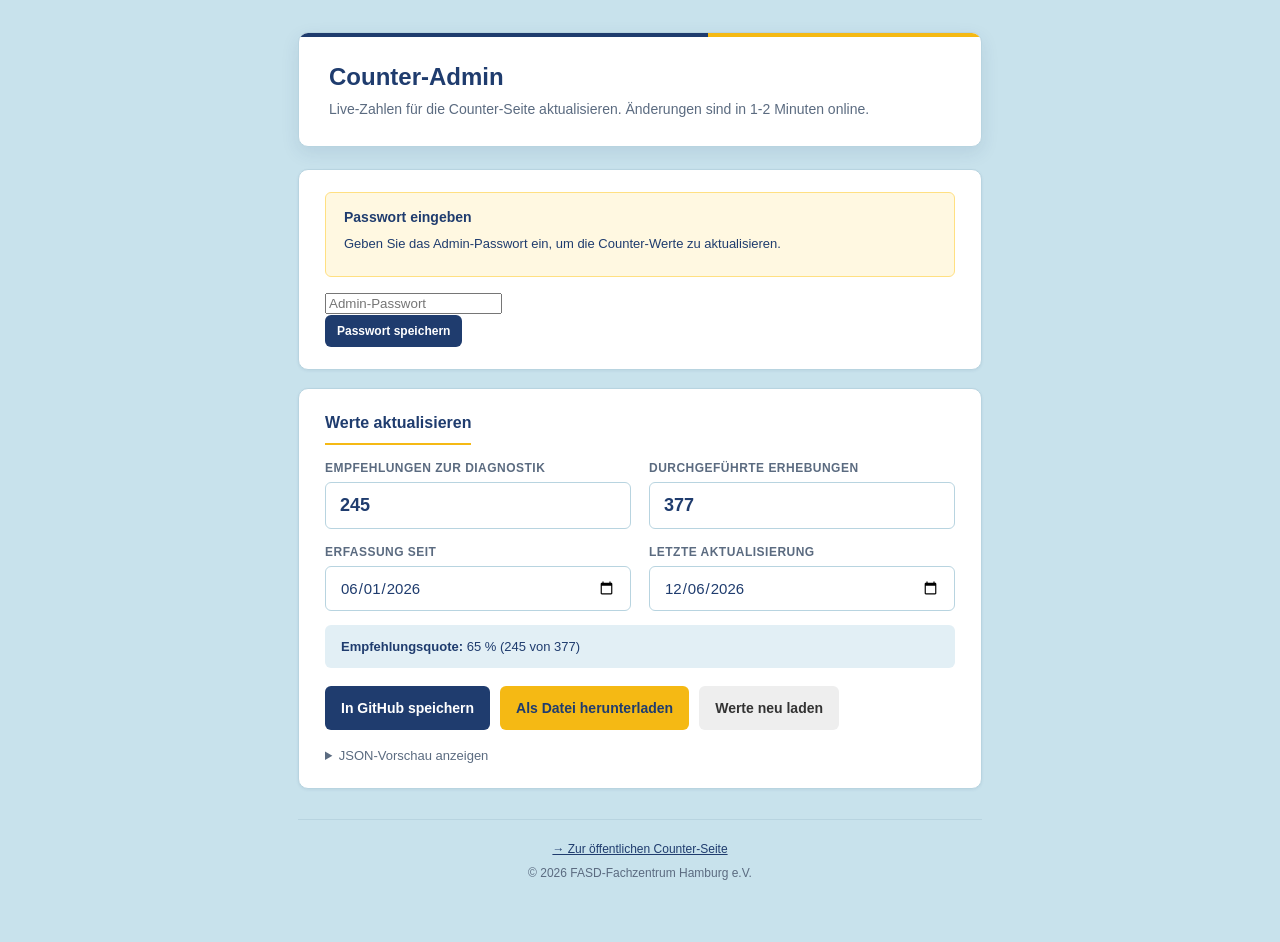
==== docs/admin.html @ 7e4b4636 "recent changes" ====
<!DOCTYPE html>
<html lang="de">
<head>
  <meta charset="UTF-8" />
  <meta name="viewport" content="width=device-width, initial-scale=1.0" />
  <meta name="robots" content="noindex,nofollow" />
  <title>FASQ.online &ndash; Counter Admin</title>
  <link rel="stylesheet" href="styles.css" />
  <style>
    .admin-page { max-width: 720px; margin: 0 auto; padding: 32px 18px 60px; }

    .admin-hero {
      background: var(--color-card-bg);
      border-radius: var(--radius);
      padding: 26px 30px;
      box-shadow: var(--shadow-md);
      border: 1px solid var(--color-border);
      position: relative;
      overflow: hidden;
      margin-bottom: 22px;
    }
    .admin-hero::before {
      content: "";
      position: absolute; top: 0; left: 0; right: 0; height: 4px;
      background: linear-gradient(90deg, var(--color-primary) 0%, var(--color-primary) 60%, var(--color-accent) 60%, var(--color-accent) 100%);
    }
    .admin-hero h1 { margin: 0 0 4px; font-size: 24px; color: var(--color-primary); font-weight: 700; }
    .admin-hero p { margin: 0; font-size: 14px; color: var(--color-muted); }

    .admin-card {
      background: var(--color-card-bg);
      border-radius: var(--radius);
      box-shadow: var(--shadow-sm);
      border: 1px solid var(--color-border);
      padding: 22px 26px;
      margin-bottom: 18px;
    }

    .admin-card h2 {
      margin: 0 0 14px;
      font-size: 16px;
      color: var(--color-primary);
      padding-bottom: 8px;
      border-bottom: 2px solid var(--color-accent);
      display: inline-block;
    }

    .admin-form {
      display: grid;
      grid-template-columns: 1fr 1fr;
      gap: 14px 18px;
    }
    @media (max-width: 540px) { .admin-form { grid-template-columns: 1fr; } }

    .admin-form label {
      display: flex;
      flex-direction: column;
      gap: 5px;
    }

    .admin-form .field-label {
      font-size: 12px;
      font-weight: 700;
      color: var(--color-muted);
      text-transform: uppercase;
      letter-spacing: 0.04em;
    }

    .admin-form input {
      padding: 12px 14px;
      border: 1px solid var(--color-border);
      border-radius: var(--radius-sm);
      font-family: inherit;
      font-size: 18px;
      font-weight: 600;
      background: white;
      color: var(--color-text);
      font-variant-numeric: tabular-nums;
    }
    .admin-form input[type="date"] { font-size: 15px; font-weight: 500; }
    .admin-form input:focus {
      outline: none;
      border-color: var(--color-primary);
      box-shadow: 0 0 0 3px rgba(31, 60, 110, 0.15);
    }

    .quote-info {
      grid-column: 1 / -1;
      background: var(--color-sky-light);
      border-radius: var(--radius-sm);
      padding: 12px 16px;
      font-size: 13px;
      color: var(--color-text);
    }
    .quote-info strong { color: var(--color-primary); }

    .admin-actions {
      display: flex;
      gap: 10px;
      flex-wrap: wrap;
      margin-top: 18px;
    }

    .status {
      margin-top: 14px;
      padding: 12px 16px;
      border-radius: var(--radius-sm);
      font-size: 14px;
      display: none;
    }
    .status.success { background: #e6f4ea; color: #1e6b32; border: 1px solid #b6dfc4; display: block; }
    .status.error { background: #fce8e8; color: #b1272a; border: 1px solid #f1b9bb; display: block; }
    .status.info { background: var(--color-sky-light); color: var(--color-primary); border: 1px solid var(--color-border); display: block; }

    .token-section {
      background: #fff8e1;
      border: 1px solid #ffe082;
      border-radius: var(--radius-sm);
      padding: 14px 18px;
      margin-bottom: 14px;
      font-size: 13px;
    }
    .token-section.ok { background: #e6f4ea; border-color: #b6dfc4; }
    .token-section h3 { margin: 0 0 6px; font-size: 14px; }
    .token-section p { margin: 0 0 8px; line-height: 1.5; }
    .token-section input[type="password"] {
      width: 100%;
      padding: 10px 12px;
      border: 1px solid var(--color-border);
      border-radius: var(--radius-sm);
      font-family: ui-monospace, SFMono-Regular, Menlo, monospace;
      font-size: 13px;
    }
    .token-section .small-actions {
      display: flex; gap: 8px; margin-top: 8px;
    }
    .btn-small {
      padding: 7px 12px;
      font-size: 12px;
      min-height: 32px;
    }

    .help-toggle {
      background: none;
      border: 0;
      color: var(--color-primary);
      cursor: pointer;
      font-size: 13px;
      text-decoration: underline;
      padding: 0;
      font-family: inherit;
    }
    .help-content {
      margin-top: 10px;
      font-size: 13px;
      line-height: 1.6;
    }
    .help-content ol { padding-left: 18px; margin: 8px 0; }
    .help-content code {
      background: #f0f3f8;
      padding: 1px 6px;
      border-radius: 3px;
      font-size: 12px;
    }

    .preview-box {
      background: #1a1f2e;
      color: #d3e0f0;
      border-radius: var(--radius-sm);
      padding: 14px 16px;
      font-family: ui-monospace, SFMono-Regular, Menlo, monospace;
      font-size: 12px;
      line-height: 1.5;
      overflow-x: auto;
      white-space: pre;
      margin-top: 12px;
    }
  </style>
</head>
<body>
  <main class="page admin-page">
    <header class="admin-hero">
      <h1>Counter-Admin</h1>
      <p>Live-Zahlen für die Counter-Seite aktualisieren. Änderungen sind in 1-2 Minuten online.</p>
    </header>

    <section class="admin-card">
      <div id="token-section" class="token-section">
        <h3 id="token-status">Passwort eingeben</h3>
        <p id="token-help-text">
          Geben Sie das Admin-Passwort ein, um die Counter-Werte zu aktualisieren.
        </div>

        <div id="token-input-row" style="margin-top: 12px;">
          <input type="password" id="token-input" placeholder="Admin-Passwort" autocomplete="off" />
          <div class="small-actions">
            <button type="button" class="btn btn-primary btn-small" id="btn-save-token">Passwort speichern</button>
            <button type="button" class="btn btn-small" id="btn-clear-token" style="background:#eee;color:#333;display:none;">Passwort löschen</button>
          </div>
        </div>
      </div>
    </section>

    <section class="admin-card">
      <h2>Werte aktualisieren</h2>

      <form id="admin-form" class="admin-form">
        <label>
          <span class="field-label">Empfehlungen zur Diagnostik</span>
          <input type="number" id="input-recommendations" min="0" step="1" required />
        </label>
        <label>
          <span class="field-label">Durchgeführte Erhebungen</span>
          <input type="number" id="input-assessments" min="0" step="1" required />
        </label>
        <label>
          <span class="field-label">Erfassung seit</span>
          <input type="date" id="input-since" required />
        </label>
        <label>
          <span class="field-label">Letzte Aktualisierung</span>
          <input type="date" id="input-updated" required />
        </label>

        <div class="quote-info" id="quote-info">
          <strong>Empfehlungsquote:</strong> <span id="quote-display">—</span>
        </div>
      </form>

      <div class="admin-actions">
        <button type="button" class="btn btn-primary" id="btn-save">In GitHub speichern</button>
        <button type="button" class="btn btn-accent" id="btn-download">Als Datei herunterladen</button>
        <button type="button" class="btn" id="btn-reload" style="background:#eee;color:#333;">Werte neu laden</button>
      </div>

      <div class="status" id="status"></div>

      <details style="margin-top: 16px;">
        <summary style="cursor:pointer;font-size:13px;color:var(--color-muted);">JSON-Vorschau anzeigen</summary>
        <div class="preview-box" id="json-preview"></div>
      </details>
    </section>

    <footer class="footer">
      <p><a href="counter.html" style="color:var(--color-primary);">→ Zur öffentlichen Counter-Seite</a></p>
      <p style="margin-top:6px;">&copy; <span id="current-year"></span> FASD-Fachzentrum Hamburg e.V.</p>
    </footer>
  </main>

  <script src="admin.js"></script>
</body>
</html>
---- docs/styles.css ----
:root {
  /* FASD-Fachzentrum Hamburg Farbpalette */
  --color-primary: #1f3c6e;          /* Navy aus dem Logo */
  --color-primary-dark: #142a52;
  --color-accent: #f5b914;           /* Gelb aus dem Logo */
  --color-accent-dark: #d49d00;
  --color-sky: #c8e2ec;               /* Helles Pastellblau wie Webseite */
  --color-sky-light: #e2eff5;
  --color-success: #2f7a3a;
  --color-warning: #c67a00;
  --color-text: #1f3c6e;
  --color-muted: #5b6b80;
  --color-border: #b8d4e0;
  --color-bg: #c8e2ec;
  --color-card-bg: #ffffff;
  --radius: 10px;
  --radius-sm: 6px;
  --shadow-sm: 0 1px 3px rgba(31, 60, 110, 0.08);
  --shadow-md: 0 6px 18px rgba(31, 60, 110, 0.10);
  --font: "Helvetica Neue", -apple-system, BlinkMacSystemFont, "Segoe UI", Arial, Helvetica, sans-serif;
}

* { box-sizing: border-box; }

html, body {
  margin: 0;
  padding: 0;
  font-family: var(--font);
  color: var(--color-text);
  background: var(--color-bg);
  line-height: 1.5;
  -webkit-font-smoothing: antialiased;
}

.page { max-width: 860px; margin: 0 auto; padding: 24px 18px 60px; }

.hero {
  background: var(--color-card-bg);
  border-radius: var(--radius);
  padding: 28px 32px;
  margin-bottom: 18px;
  box-shadow: var(--shadow-md);
  border: 1px solid var(--color-border);
  position: relative;
  overflow: hidden;
}

.hero::before {
  content: "";
  position: absolute;
  top: 0; left: 0; right: 0;
  height: 4px;
  background: linear-gradient(90deg, var(--color-primary) 0%, var(--color-primary) 60%, var(--color-accent) 60%, var(--color-accent) 100%);
}

.hero-inner {
  display: flex;
  align-items: center;
  justify-content: space-between;
  gap: 20px;
  flex-wrap: wrap;
}

.hero-text h1 { margin: 0 0 6px; font-size: 30px; line-height: 1.15; color: var(--color-primary); letter-spacing: -0.01em; font-weight: 700; }
.hero-text .subtitle { margin: 0; font-size: 15px; color: var(--color-muted); }
.hero-logo img { max-width: 200px; height: auto; }

.card {
  background: var(--color-card-bg);
  border: 1px solid var(--color-border);
  border-radius: var(--radius);
  padding: 20px 24px;
  margin-bottom: 18px;
  box-shadow: var(--shadow-sm);
}

.card-title {
  margin: 0 0 14px;
  font-size: 17px;
  font-weight: 700;
  color: var(--color-primary);
  padding-bottom: 10px;
  border-bottom: 2px solid var(--color-accent);
  display: inline-block;
}

.person-grid { display: grid; grid-template-columns: repeat(2, 1fr); gap: 10px 24px; margin: 0; }
.person-grid > div { display: grid; grid-template-columns: 130px 1fr; gap: 8px; align-items: baseline; padding: 4px 0; }
.person-grid dt { color: var(--color-muted); font-weight: 600; font-size: 13px; }
.person-grid dd { margin: 0; font-size: 14px; word-break: break-word; }

@media (max-width: 600px) { .person-grid { grid-template-columns: 1fr; } }

.result-card {
  display: grid;
  grid-template-columns: 200px 1fr;
  border: 1px solid var(--color-border);
  border-radius: var(--radius);
  overflow: hidden;
  margin-bottom: 18px;
  box-shadow: var(--shadow-md);
  background: var(--color-card-bg);
}

@media (max-width: 600px) { .result-card { grid-template-columns: 1fr; } }

.result-score {
  background: var(--color-primary);
  color: white;
  padding: 20px;
  display: flex;
  flex-direction: column;
  justify-content: center;
}

.result-label {
  font-size: 12px;
  text-transform: uppercase;
  letter-spacing: 0.05em;
  font-weight: 700;
  opacity: 0.9;
  margin-bottom: 6px;
}

.result-value { font-size: 56px; font-weight: 800; line-height: 1; }

.result-text { padding: 20px; display: flex; flex-direction: column; justify-content: center; }
.result-recommendation { margin: 0 0 8px; font-size: 20px; font-weight: 700; }
.result-recommendation.positive { color: var(--color-accent-dark); }
.result-recommendation.negative { color: var(--color-success); }
.result-description { margin: 0; font-size: 14px; line-height: 1.55; }

.thanks-section p { margin: 0 0 8px; font-size: 14px; }
.funding-logo { margin-top: 10px; max-width: 160px; height: auto; }

.actions-section {
  background: var(--color-card-bg);
  border: 1px solid var(--color-border);
  border-radius: var(--radius);
  padding: 20px 24px;
  margin-bottom: 18px;
  box-shadow: var(--shadow-sm);
}

.actions-section .card-title { margin-bottom: 16px; }

.email-input-row {
  display: flex;
  flex-direction: column;
  gap: 6px;
  margin-bottom: 14px;
}

.email-input-row input[type="email"] {
  padding: 11px 14px;
  border: 1px solid var(--color-border);
  border-radius: var(--radius-sm);
  font-family: inherit;
  font-size: 14px;
  background: white;
  color: var(--color-text);
  max-width: 420px;
}

.email-input-row input[type="email"]:focus {
  outline: none;
  border-color: var(--color-primary);
  box-shadow: 0 0 0 3px rgba(31, 60, 110, 0.15);
}

.actions-grid {
  display: grid;
  grid-template-columns: repeat(auto-fit, minmax(220px, 1fr));
  gap: 10px;
  margin-bottom: 12px;
}

.btn {
  display: inline-flex;
  align-items: center;
  justify-content: center;
  padding: 12px 16px;
  border-radius: var(--radius-sm);
  border: 0;
  font-family: inherit;
  font-size: 14px;
  font-weight: 700;
  cursor: pointer;
  text-decoration: none;
  text-align: center;
  transition: background 0.15s ease, transform 0.05s ease;
  min-height: 44px;
}

.btn-primary { background: var(--color-primary); color: white; }
.btn-primary:hover { background: var(--color-primary-dark); }
.btn-primary:active { transform: translateY(1px); }

.btn-accent { background: var(--color-accent); color: var(--color-primary); }
.btn-accent:hover { background: var(--color-accent-dark); color: white; }

.actions-hint { margin: 0; font-size: 12px; color: var(--color-muted); line-height: 1.5; }
.actions-hint strong { color: var(--color-text); }

.empfehlung-form-grid {
  display: grid;
  grid-template-columns: repeat(auto-fit, minmax(220px, 1fr));
  gap: 12px 14px;
  margin-bottom: 14px;
}

.empfehlung-form-grid label {
  display: flex;
  flex-direction: column;
  gap: 4px;
}

.form-label {
  font-size: 12px;
  font-weight: 600;
  color: var(--color-muted);
  text-transform: uppercase;
  letter-spacing: 0.03em;
}

.empfehlung-form-grid input[type="text"],
.empfehlung-form-grid input[type="date"],
.empfehlung-form-grid select {
  padding: 10px 12px;
  border: 1px solid var(--color-border);
  border-radius: var(--radius-sm);
  font-family: inherit;
  font-size: 14px;
  background: white;
  color: var(--color-text);
}

.empfehlung-form-grid input:focus,
.empfehlung-form-grid select:focus {
  outline: none;
  border-color: var(--color-accent);
  box-shadow: 0 0 0 3px rgba(37, 99, 235, 0.15);
}

.btn-large { padding: 14px 22px; font-size: 15px; }

.muted { color: var(--color-muted); font-size: 13px; margin: 0 0 12px; }

.visually-hidden {
  position: absolute; width: 1px; height: 1px; padding: 0; margin: -1px;
  overflow: hidden; clip: rect(0,0,0,0); white-space: nowrap; border: 0;
}

.footer { text-align: center; font-size: 12px; color: var(--color-muted); margin-top: 30px; padding-top: 20px; border-top: 1px solid var(--color-border); }
.footer-logo { max-width: 120px; height: auto; opacity: 0.8; margin: 0 auto 10px; display: block; }
.footer p { margin: 0; line-height: 1.5; }

@media print {
  body { background: white; }
  .page { padding: 0; max-width: 100%; }
  .no-print { display: none !important; }
  .card, .hero, .result-card { box-shadow: none; border-color: #cccccc; break-inside: avoid; }
  @page { size: portrait; margin: 1.5cm; }
}

/* =========================================
   EMPFEHLUNGSSCHREIBEN (Druck-Layout, 1:1)
   ========================================= */
.letter-page {
  background: white;
  font-family: "Helvetica Neue", Helvetica, Arial, sans-serif;
  color: #000;
  margin: 0;
  padding: 0;
}

.letter {
  max-width: 18cm;
  margin: 1cm auto;
  padding: 0 1cm;
  font-size: 10pt;
  line-height: 1.35;
  color: #000;
}

.letter-letterhead {
  text-align: center;
  margin-bottom: 0.8cm;
}

.letter-logo {
  max-width: 140px;
  height: auto;
  display: inline-block;
}

.letter-address-line {
  margin-top: 2px;
  font-size: 9pt;
  color: #000;
}

.letter-recipient {
  margin: 0 0 0.5cm;
  font-size: 9.5pt;
  line-height: 1.35;
}

.letter-date {
  text-align: right;
  margin: 0 0 0.4cm;
  font-size: 9.5pt;
}

.letter-title {
  font-size: 14pt;
  font-weight: 700;
  margin: 0 0 0.3cm;
  color: #000;
  text-align: left;
}

.letter-salutation {
  margin: 0 0 0.25cm;
}

.letter p {
  margin: 0 0 0.25cm;
  text-align: justify;
}

.letter-score {
  text-align: center;
  margin: 0.25cm 0 !important;
}

.letter-recommendation {
  font-weight: 700;
}

.letter-greeting {
  margin-top: 0.3cm !important;
  font-weight: 700;
}

.letter-signature {
  margin-top: 0.6cm;
}

.letter-signature p {
  margin: 0 0 2px;
  text-align: left !important;
  line-height: 1.3;
}

.letter-signature-name { font-weight: 700; }
.letter-signature-role { font-style: italic; }
.letter-signature-contact a {
  color: #1d4ed8;
  text-decoration: none;
}

@media print {
  .letter-page { background: white; }
  .letter {
    margin: 0 auto;
    padding: 0;
    max-width: 100%;
  }
  @page { size: A4 portrait; margin: 1.5cm 2cm; }
}
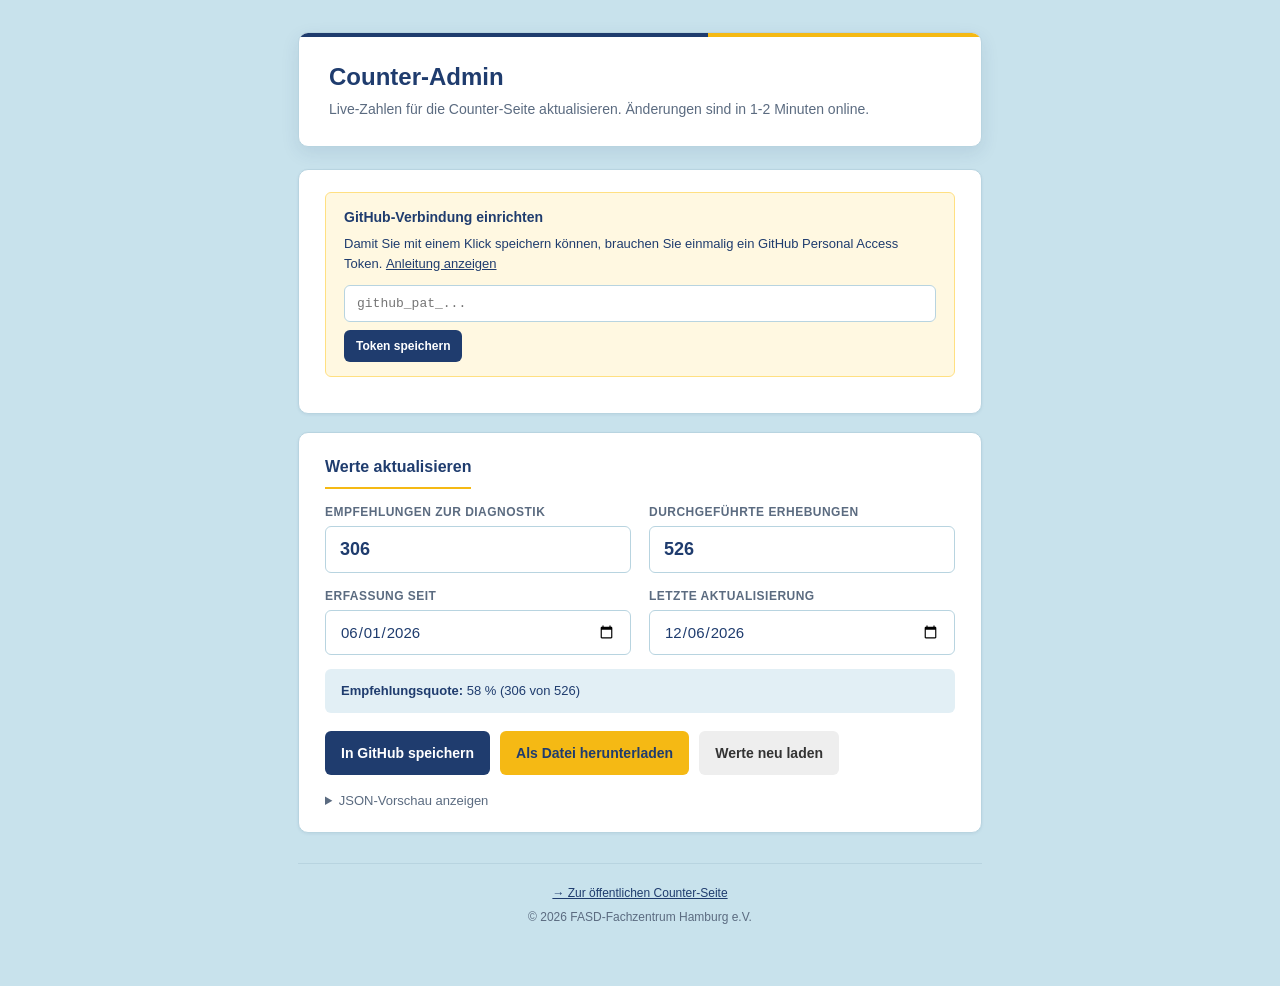
==== commit 933e7ce2: "Admin-Seite: GitHub-API-Version wiederherstellen (PHP laeuft nicht auf GitHub Pages)" ====
--- a/docs/admin.html
+++ b/docs/admin.html
@@ -186,16 +186,32 @@
 
     <section class="admin-card">
       <div id="token-section" class="token-section">
-        <h3 id="token-status">Passwort eingeben</h3>
+        <h3 id="token-status">GitHub-Verbindung einrichten</h3>
         <p id="token-help-text">
-          Geben Sie das Admin-Passwort ein, um die Counter-Werte zu aktualisieren.
+          Damit Sie mit einem Klick speichern können, brauchen Sie einmalig ein
+          GitHub Personal Access Token.
+          <button type="button" class="help-toggle" id="btn-show-help">Anleitung anzeigen</button>
+        </p>
+
+        <div id="help-content" class="help-content" hidden>
+          <ol>
+            <li>Bei GitHub einloggen: <a href="https://github.com/settings/tokens?type=beta" target="_blank" rel="noopener">github.com/settings/tokens</a></li>
+            <li>„Generate new token" → „Fine-grained token"</li>
+            <li><strong>Token name</strong>: z.B. "FASQ Counter Admin"</li>
+            <li><strong>Expiration</strong>: 1 Jahr (oder länger)</li>
+            <li><strong>Repository access</strong>: „Only select repositories" → <code>oliviajools/FASDfragebogen</code></li>
+            <li><strong>Permissions → Repository permissions</strong>: <code>Contents</code> auf <code>Read and write</code></li>
+            <li>„Generate token" → Token kopieren (beginnt mit <code>github_pat_</code>)</li>
+            <li>Hier unten einfügen → „Speichern"</li>
+          </ol>
+          <p>Das Token wird nur lokal in Ihrem Browser gespeichert (LocalStorage) und niemals an Dritte gesendet – nur direkt an GitHub.</p>
         </div>
 
         <div id="token-input-row" style="margin-top: 12px;">
-          <input type="password" id="token-input" placeholder="Admin-Passwort" autocomplete="off" />
+          <input type="password" id="token-input" placeholder="github_pat_..." autocomplete="off" />
           <div class="small-actions">
-            <button type="button" class="btn btn-primary btn-small" id="btn-save-token">Passwort speichern</button>
-            <button type="button" class="btn btn-small" id="btn-clear-token" style="background:#eee;color:#333;display:none;">Passwort löschen</button>
+            <button type="button" class="btn btn-primary btn-small" id="btn-save-token">Token speichern</button>
+            <button type="button" class="btn btn-small" id="btn-clear-token" style="background:#eee;color:#333;display:none;">Token löschen</button>
           </div>
         </div>
       </div>
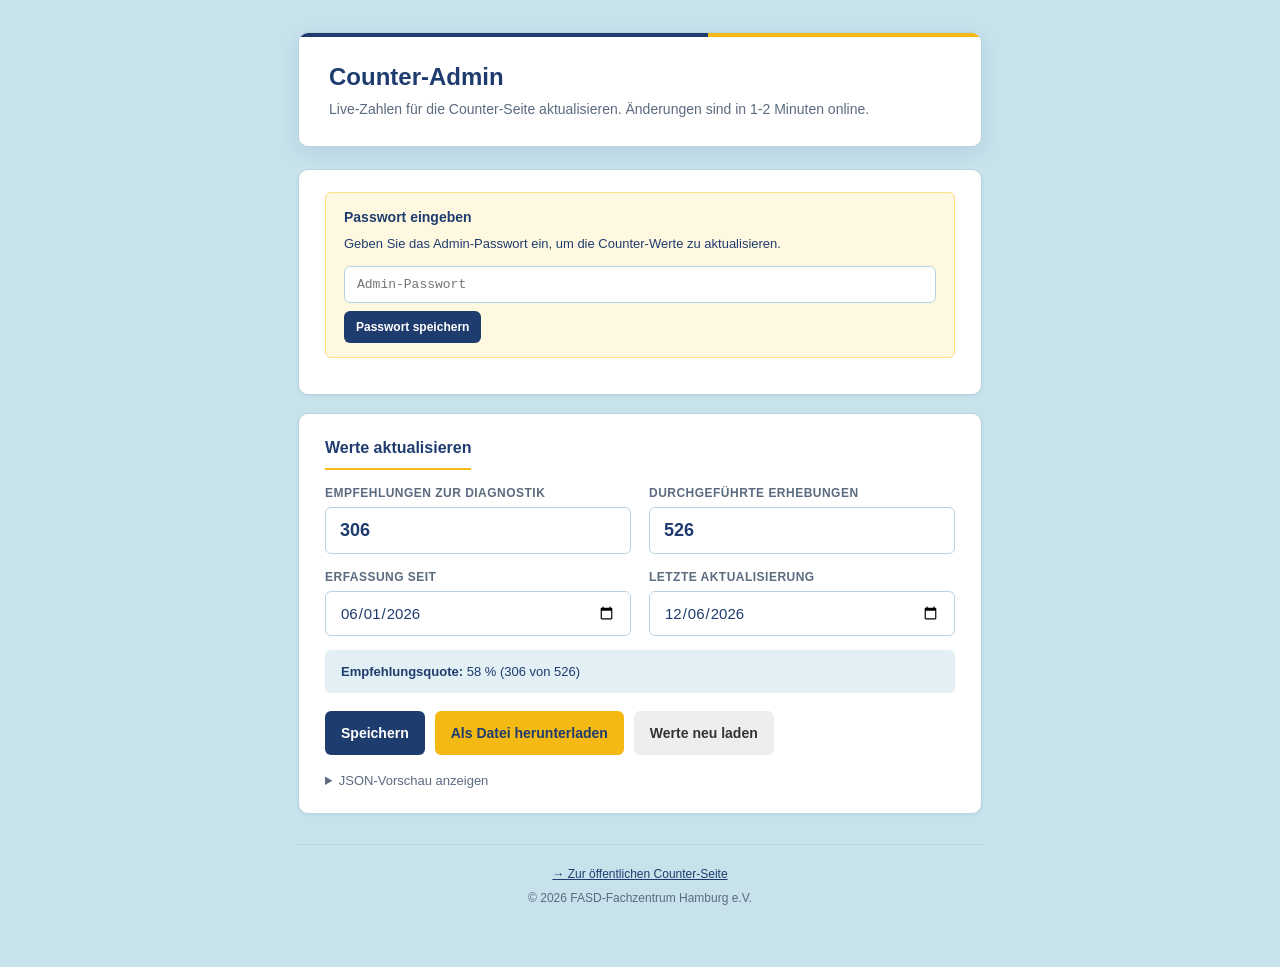
==== commit 0916951d: "Admin: Passwort-basiertes Speichern ueber PHP-Endpunkt (Token bleibt serverseitig)" ====
--- a/docs/admin.html
+++ b/docs/admin.html
@@ -186,32 +186,16 @@
 
     <section class="admin-card">
       <div id="token-section" class="token-section">
-        <h3 id="token-status">GitHub-Verbindung einrichten</h3>
+        <h3 id="token-status">Passwort eingeben</h3>
         <p id="token-help-text">
-          Damit Sie mit einem Klick speichern können, brauchen Sie einmalig ein
-          GitHub Personal Access Token.
-          <button type="button" class="help-toggle" id="btn-show-help">Anleitung anzeigen</button>
+          Geben Sie das Admin-Passwort ein, um die Counter-Werte zu aktualisieren.
         </p>
 
-        <div id="help-content" class="help-content" hidden>
-          <ol>
-            <li>Bei GitHub einloggen: <a href="https://github.com/settings/tokens?type=beta" target="_blank" rel="noopener">github.com/settings/tokens</a></li>
-            <li>„Generate new token" → „Fine-grained token"</li>
-            <li><strong>Token name</strong>: z.B. "FASQ Counter Admin"</li>
-            <li><strong>Expiration</strong>: 1 Jahr (oder länger)</li>
-            <li><strong>Repository access</strong>: „Only select repositories" → <code>oliviajools/FASDfragebogen</code></li>
-            <li><strong>Permissions → Repository permissions</strong>: <code>Contents</code> auf <code>Read and write</code></li>
-            <li>„Generate token" → Token kopieren (beginnt mit <code>github_pat_</code>)</li>
-            <li>Hier unten einfügen → „Speichern"</li>
-          </ol>
-          <p>Das Token wird nur lokal in Ihrem Browser gespeichert (LocalStorage) und niemals an Dritte gesendet – nur direkt an GitHub.</p>
-        </div>
-
         <div id="token-input-row" style="margin-top: 12px;">
-          <input type="password" id="token-input" placeholder="github_pat_..." autocomplete="off" />
+          <input type="password" id="token-input" placeholder="Admin-Passwort" autocomplete="off" />
           <div class="small-actions">
-            <button type="button" class="btn btn-primary btn-small" id="btn-save-token">Token speichern</button>
-            <button type="button" class="btn btn-small" id="btn-clear-token" style="background:#eee;color:#333;display:none;">Token löschen</button>
+            <button type="button" class="btn btn-primary btn-small" id="btn-save-token">Passwort speichern</button>
+            <button type="button" class="btn btn-small" id="btn-clear-token" style="background:#eee;color:#333;display:none;">Passwort löschen</button>
           </div>
         </div>
       </div>
@@ -244,7 +228,7 @@
       </form>
 
       <div class="admin-actions">
-        <button type="button" class="btn btn-primary" id="btn-save">In GitHub speichern</button>
+        <button type="button" class="btn btn-primary" id="btn-save">Speichern</button>
         <button type="button" class="btn btn-accent" id="btn-download">Als Datei herunterladen</button>
         <button type="button" class="btn" id="btn-reload" style="background:#eee;color:#333;">Werte neu laden</button>
       </div>
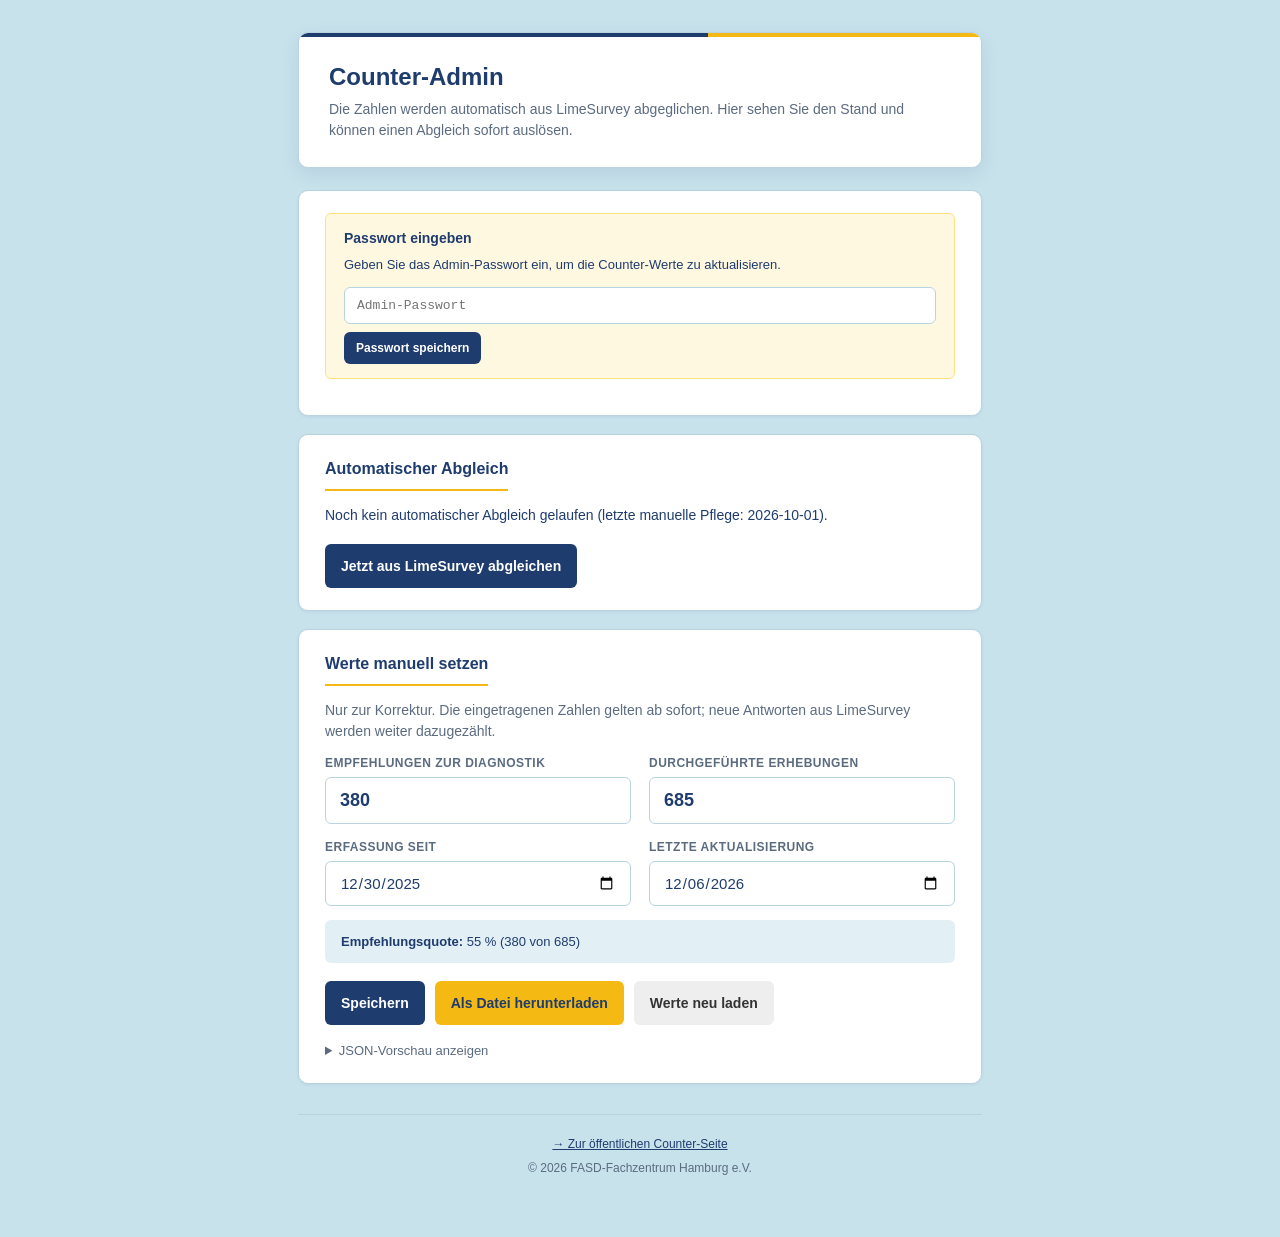
==== commit a58b9c54: "Counter-Sync: nur Antworten ab Freischaltung zählen Anzeige = Startwerte (380/685) + neu abgeschloss" ====
--- a/docs/admin.html
+++ b/docs/admin.html
@@ -181,7 +181,7 @@
   <main class="page admin-page">
     <header class="admin-hero">
       <h1>Counter-Admin</h1>
-      <p>Live-Zahlen für die Counter-Seite aktualisieren. Änderungen sind in 1-2 Minuten online.</p>
+      <p>Die Zahlen werden automatisch aus LimeSurvey abgeglichen. Hier sehen Sie den Stand und können einen Abgleich sofort auslösen.</p>
     </header>
 
     <section class="admin-card">
@@ -202,7 +202,19 @@
     </section>
 
     <section class="admin-card">
-      <h2>Werte aktualisieren</h2>
+      <h2>Automatischer Abgleich</h2>
+      <p id="sync-info" style="margin:0 0 12px;font-size:14px;">Stand wird geladen…</p>
+      <div class="admin-actions">
+        <button type="button" class="btn btn-primary" id="btn-sync">Jetzt aus LimeSurvey abgleichen</button>
+      </div>
+      <div class="status" id="sync-status"></div>
+    </section>
+
+    <section class="admin-card">
+      <h2>Werte manuell setzen</h2>
+      <p style="margin:0 0 12px;font-size:14px;color:var(--color-muted);">
+        Nur zur Korrektur. Die eingetragenen Zahlen gelten ab sofort; neue Antworten aus LimeSurvey werden weiter dazugezählt.
+      </p>
 
       <form id="admin-form" class="admin-form">
         <label>
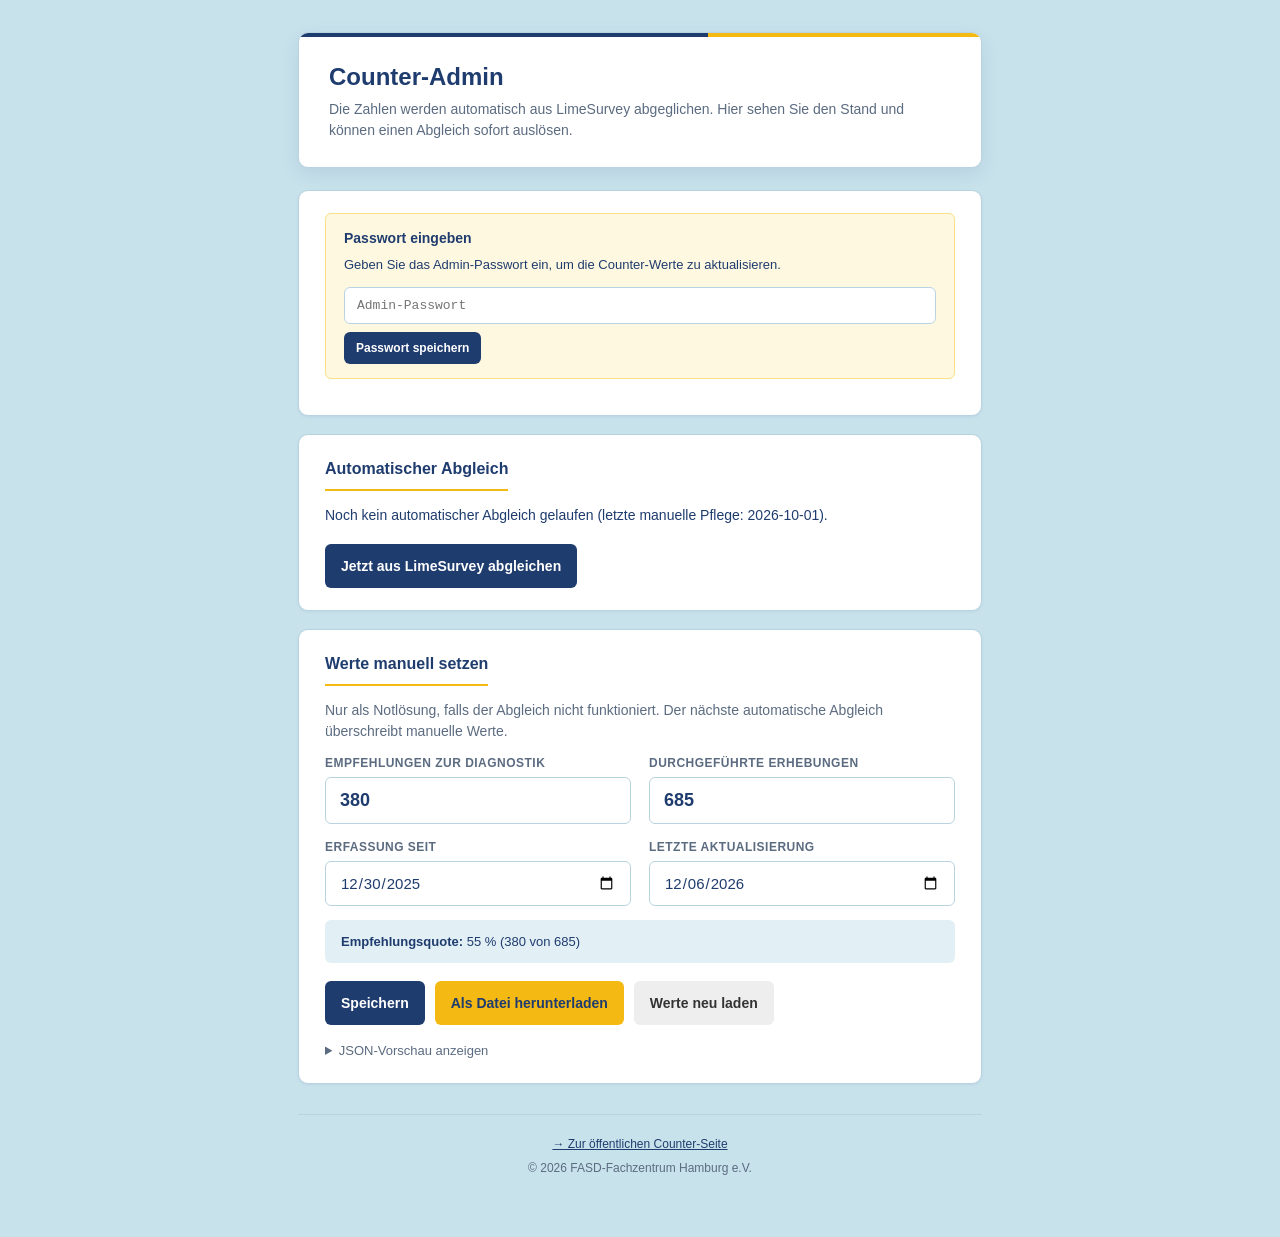
==== commit 73c637c6: "Counter: automatischer Abgleich mit LimeSurvey - sync_counter.php holt abgeschlossene Antworten per " ====
--- a/docs/admin.html
+++ b/docs/admin.html
@@ -213,7 +213,7 @@
     <section class="admin-card">
       <h2>Werte manuell setzen</h2>
       <p style="margin:0 0 12px;font-size:14px;color:var(--color-muted);">
-        Nur zur Korrektur. Die eingetragenen Zahlen gelten ab sofort; neue Antworten aus LimeSurvey werden weiter dazugezählt.
+        Nur als Notlösung, falls der Abgleich nicht funktioniert. Der nächste automatische Abgleich überschreibt manuelle Werte.
       </p>
 
       <form id="admin-form" class="admin-form">
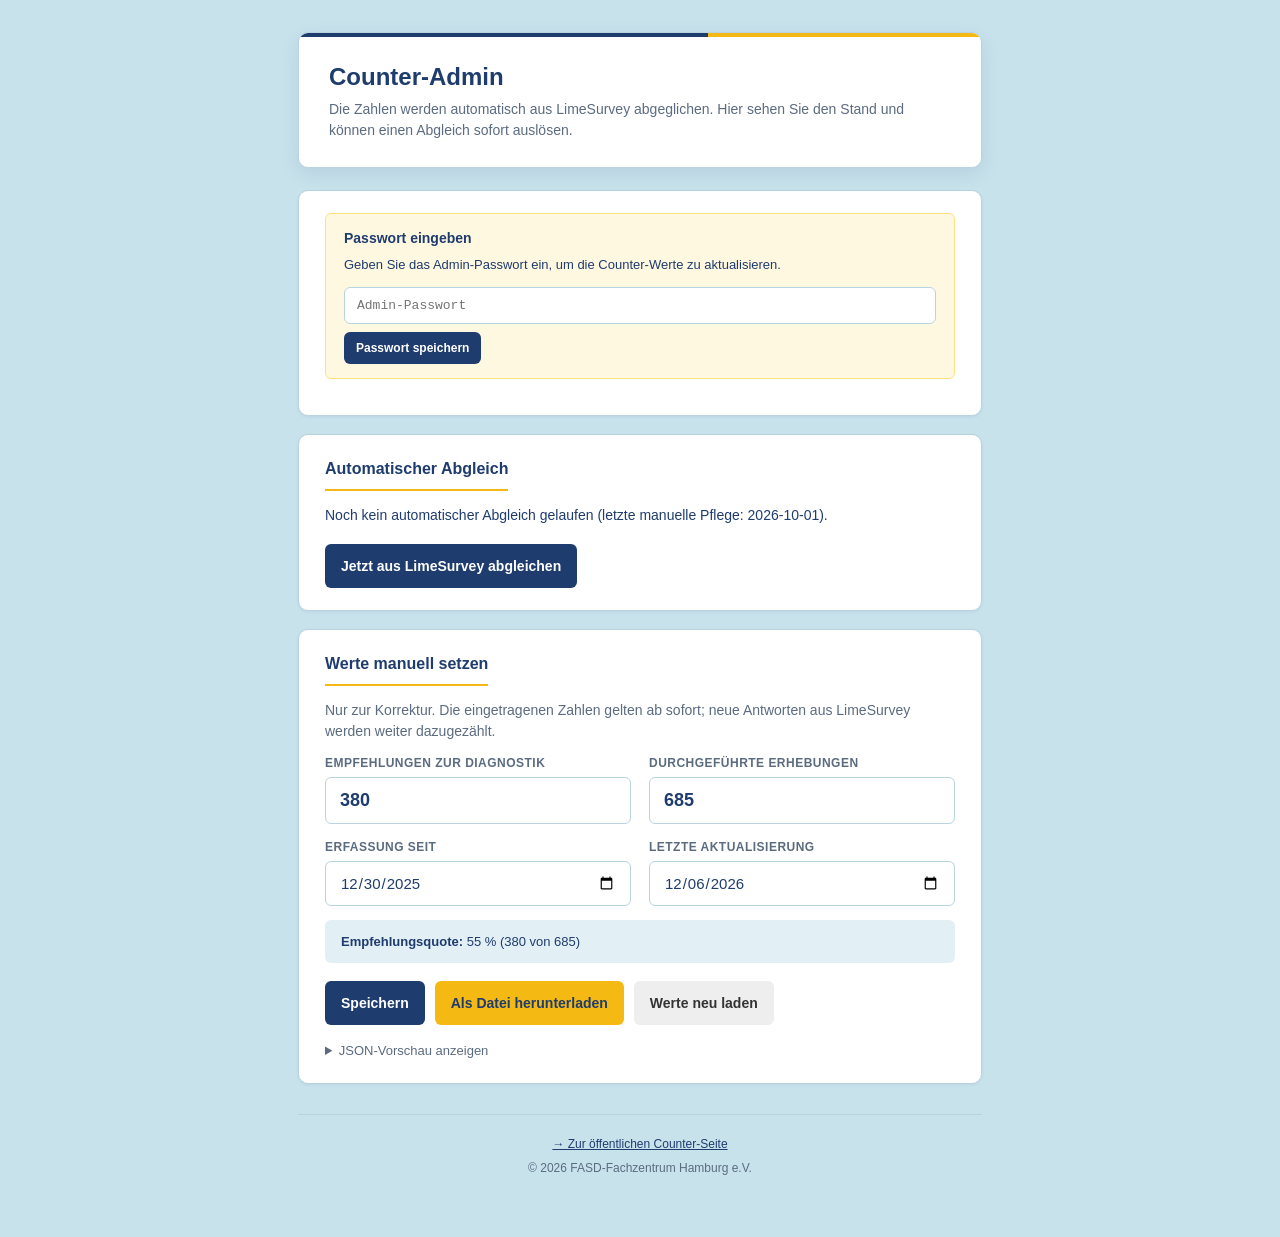
==== commit 74c6eaad: "Counter: Cache-Buster für admin.js und counter.js Co-Authored-By: Claude Opus 5.5 <noreply@anthropic" ====
--- a/docs/admin.html
+++ b/docs/admin.html
@@ -213,7 +213,7 @@
     <section class="admin-card">
       <h2>Werte manuell setzen</h2>
       <p style="margin:0 0 12px;font-size:14px;color:var(--color-muted);">
-        Nur als Notlösung, falls der Abgleich nicht funktioniert. Der nächste automatische Abgleich überschreibt manuelle Werte.
+        Nur zur Korrektur. Die eingetragenen Zahlen gelten ab sofort; neue Antworten aus LimeSurvey werden weiter dazugezählt.
       </p>
 
       <form id="admin-form" class="admin-form">
@@ -259,6 +259,6 @@
     </footer>
   </main>
 
-  <script src="admin.js"></script>
+  <script src="admin.js?v=2"></script>
 </body>
 </html>
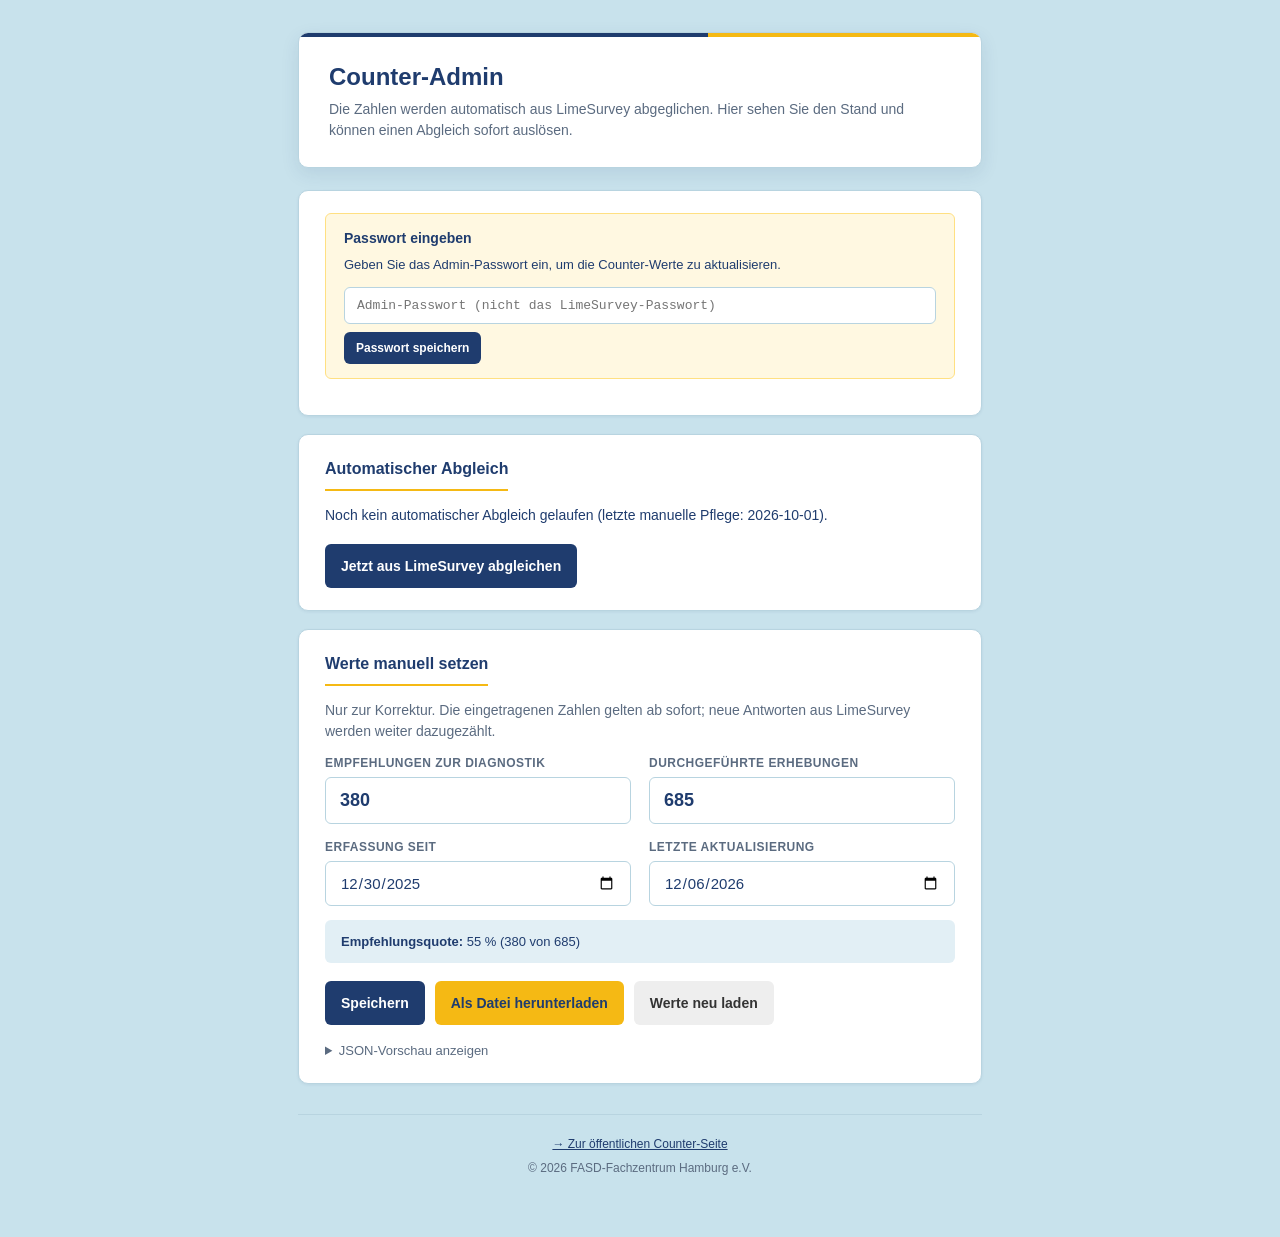
==== commit fc37b345: "Admin: kein Autofill im Passwortfeld, abgelehntes Passwort nicht still löschen Co-Authored-By: Claud" ====
--- a/docs/admin.html
+++ b/docs/admin.html
@@ -192,7 +192,7 @@
         </p>
 
         <div id="token-input-row" style="margin-top: 12px;">
-          <input type="password" id="token-input" placeholder="Admin-Passwort" autocomplete="off" />
+          <input type="password" id="token-input" name="counter-admin-key" placeholder="Admin-Passwort (nicht das LimeSurvey-Passwort)" autocomplete="new-password" data-lpignore="true" data-1p-ignore />
           <div class="small-actions">
             <button type="button" class="btn btn-primary btn-small" id="btn-save-token">Passwort speichern</button>
             <button type="button" class="btn btn-small" id="btn-clear-token" style="background:#eee;color:#333;display:none;">Passwort löschen</button>
@@ -259,6 +259,6 @@
     </footer>
   </main>
 
-  <script src="admin.js?v=2"></script>
+  <script src="admin.js?v=3"></script>
 </body>
 </html>
